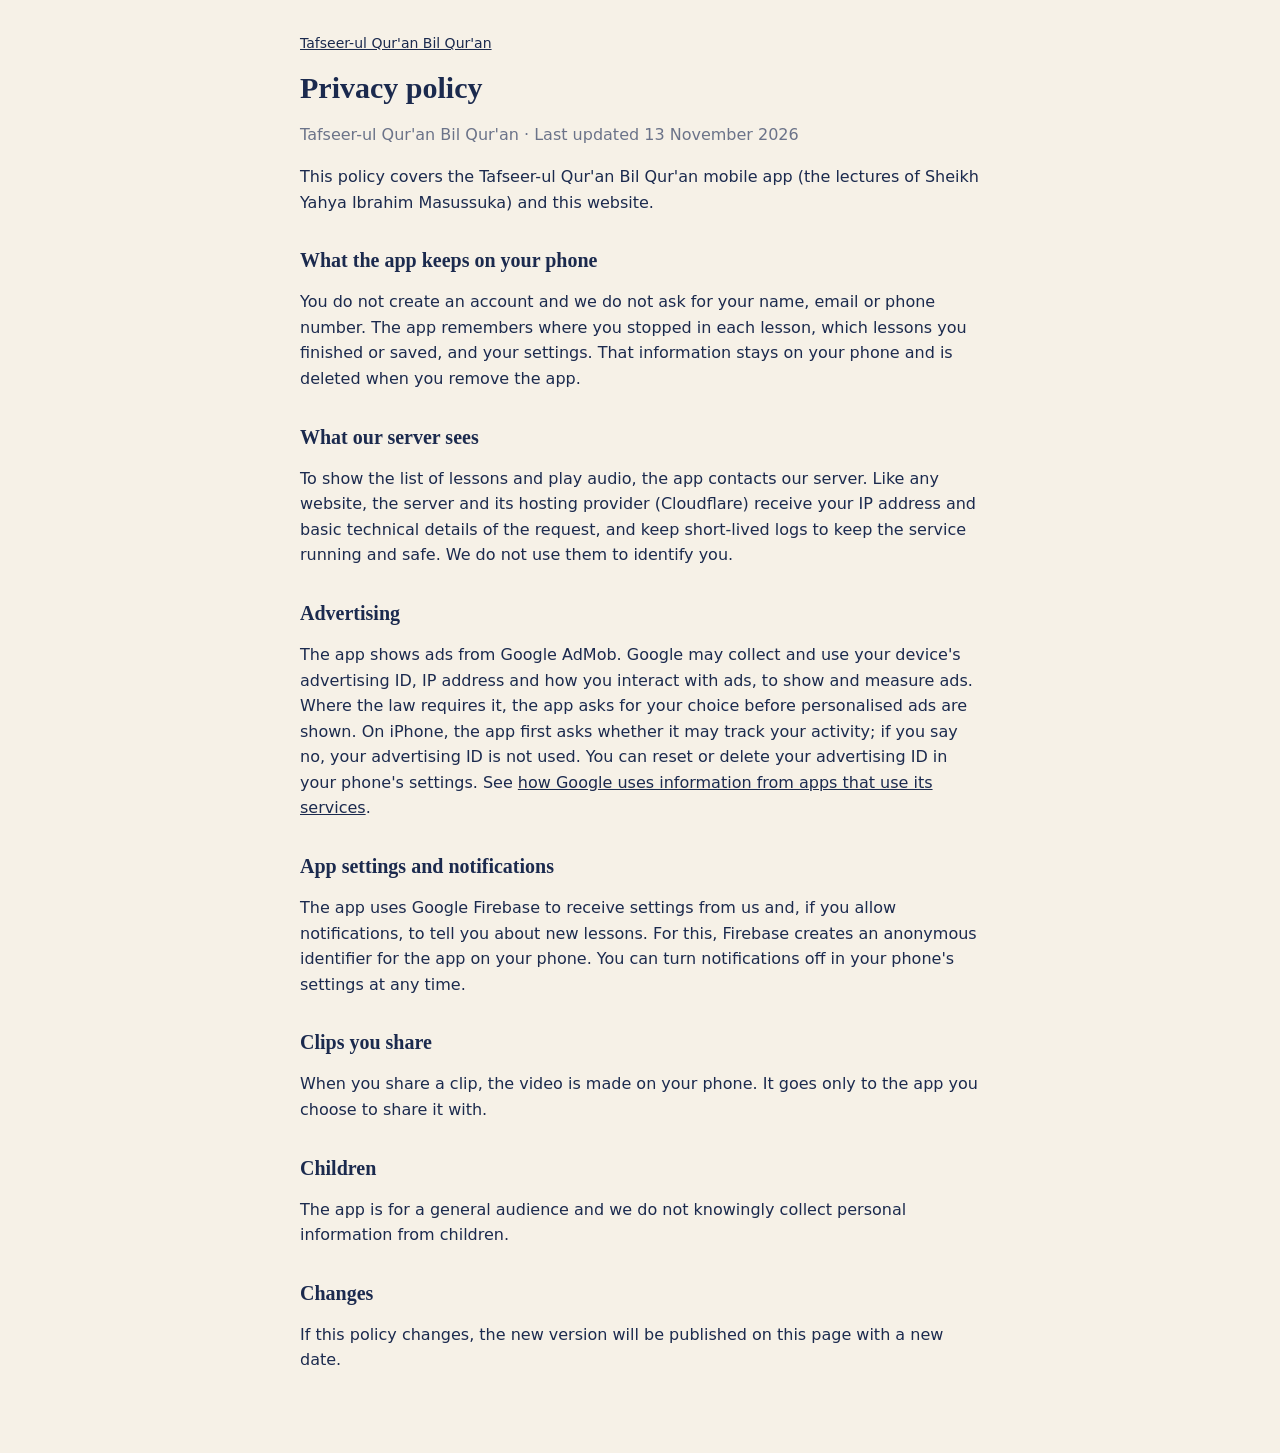
==== tafseer/privacy.html @ f4f78ba8 "Update tafseer/privacy.html" ====
<!doctype html>
<html lang="en">
<head>
<meta charset="utf-8">
<meta name="viewport" content="width=device-width, initial-scale=1">
<title>Privacy policy · Tafseer-ul Qur'an Bil Qur'an</title>
<link rel="stylesheet" href="../style.css">
</head>
<body>
<main>
  <p class="back"><a href="./">Tafseer-ul Qur'an Bil Qur'an</a></p>
  <h1>Privacy policy</h1>
  <p class="dim">Tafseer-ul Qur'an Bil Qur'an · Last updated 13 November 2026</p>

  <p>This policy covers the Tafseer-ul Qur'an Bil Qur'an mobile app (the lectures of Sheikh Yahya
  Ibrahim Masussuka) and this website.</p>

  <h2>What the app keeps on your phone</h2>
  <p>You do not create an account and we do not ask for your name, email or phone number. The app
  remembers where you stopped in each lesson, which lessons you finished or saved, and your settings.
  That information stays on your phone and is deleted when you remove the app.</p>

  <h2>What our server sees</h2>
  <p>To show the list of lessons and play audio, the app contacts our server. Like any website, the
  server and its hosting provider (Cloudflare) receive your IP address and basic technical details of
  the request, and keep short-lived logs to keep the service running and safe. We do not use them to
  identify you.</p>

  <h2>Advertising</h2>
  <p>The app shows ads from Google AdMob. Google may collect and use your device's advertising ID, IP
  address and how you interact with ads, to show and measure ads. Where the law requires it, the app
  asks for your choice before personalised ads are shown. On iPhone, the app first asks whether it may
  track your activity; if you say no, your advertising ID is not used. You can reset or delete your
  advertising ID in your phone's settings. See
  <a href="https://policies.google.com/technologies/partner-sites">how Google uses information from apps that use its services</a>.</p>

  <h2>App settings and notifications</h2>
  <p>The app uses Google Firebase to receive settings from us and, if you allow notifications, to tell
  you about new lessons. For this, Firebase creates an anonymous identifier for the app on your phone.
  You can turn notifications off in your phone's settings at any time.</p>

  <h2>Clips you share</h2>
  <p>When you share a clip, the video is made on your phone. It goes only to the app you choose to
  share it with.</p>

  <h2>Children</h2>
  <p>The app is for a general audience and we do not knowingly collect personal information from children.</p>

  <h2>Changes</h2>
  <p>If this policy changes, the new version will be published on this page with a new date.</p>
</main>
</body>
</html>
---- style.css ----
:root {
  --page: #f6f1e7;
  --ink: #1b2a4e;
  --dim: #6b7389;
}
@media (prefers-color-scheme: dark) {
  :root { --page: #0e1226; --ink: #e9ecf7; --dim: #9aa3c0; }
}
body { margin: 0; background: var(--page); color: var(--ink); font: 16px/1.6 system-ui, sans-serif; }
main { max-width: 680px; margin: 0 auto; padding: 32px 16px 64px; }
h1 { font: 600 30px/1.2 Georgia, serif; margin: 0 0 4px; }
h2 { font: 600 20px/1.3 Georgia, serif; margin: 32px 0 8px; }
.dim { color: var(--dim); }
.back { margin: 0 0 16px; font-size: 14px; }
a { color: inherit; }
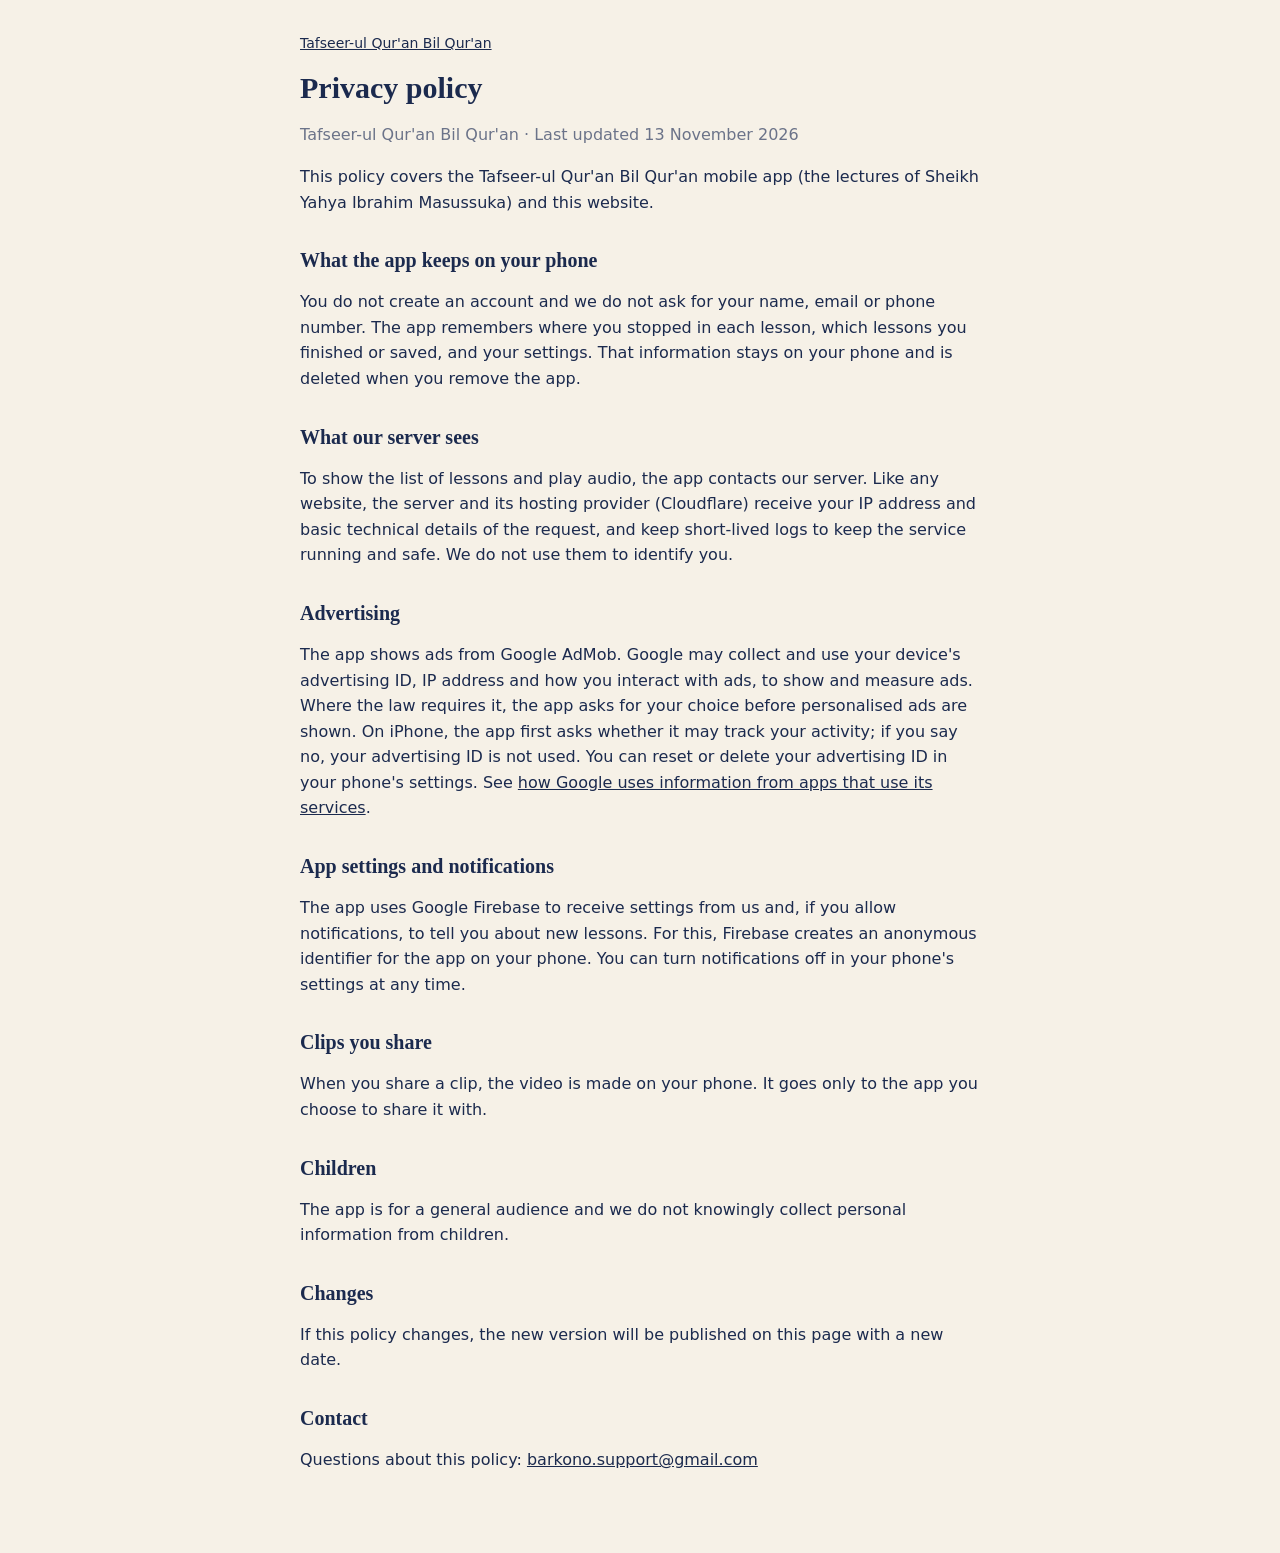
==== commit 81cb958a: "Update tafseer/privacy.html" ====
--- a/tafseer/privacy.html
+++ b/tafseer/privacy.html
@@ -48,6 +48,9 @@
 
   <h2>Changes</h2>
   <p>If this policy changes, the new version will be published on this page with a new date.</p>
+
+  <h2>Contact</h2>
+  <p>Questions about this policy: <a href="mailto:barkono.support@gmail.com">barkono.support@gmail.com</a></p>
 </main>
 </body>
 </html>
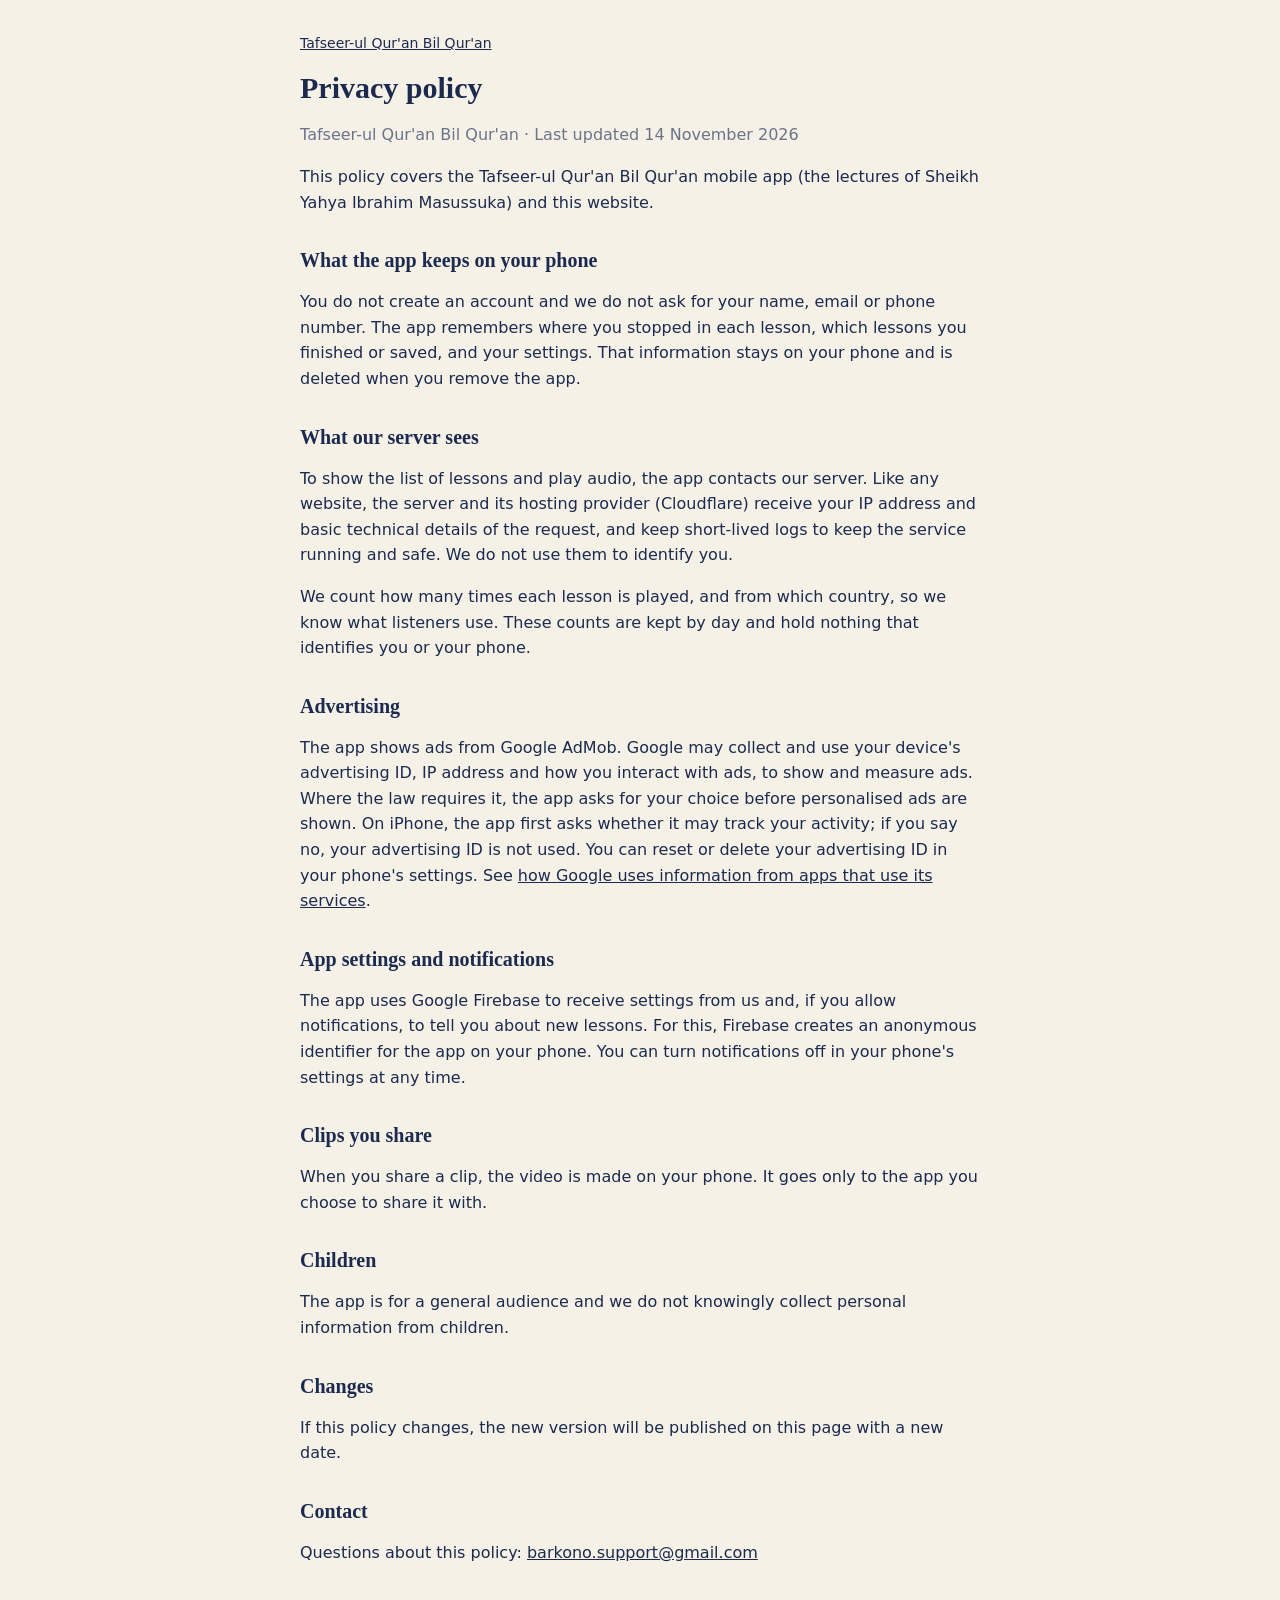
==== commit 4fd97556: "Update tafseer/privacy.html" ====
--- a/tafseer/privacy.html
+++ b/tafseer/privacy.html
@@ -10,7 +10,7 @@
 <main>
   <p class="back"><a href="./">Tafseer-ul Qur'an Bil Qur'an</a></p>
   <h1>Privacy policy</h1>
-  <p class="dim">Tafseer-ul Qur'an Bil Qur'an · Last updated 13 November 2026</p>
+  <p class="dim">Tafseer-ul Qur'an Bil Qur'an · Last updated 14 November 2026</p>
 
   <p>This policy covers the Tafseer-ul Qur'an Bil Qur'an mobile app (the lectures of Sheikh Yahya
   Ibrahim Masussuka) and this website.</p>
@@ -25,6 +25,8 @@
   server and its hosting provider (Cloudflare) receive your IP address and basic technical details of
   the request, and keep short-lived logs to keep the service running and safe. We do not use them to
   identify you.</p>
+  <p>We count how many times each lesson is played, and from which country, so we know what listeners
+  use. These counts are kept by day and hold nothing that identifies you or your phone.</p>
 
   <h2>Advertising</h2>
   <p>The app shows ads from Google AdMob. Google may collect and use your device's advertising ID, IP
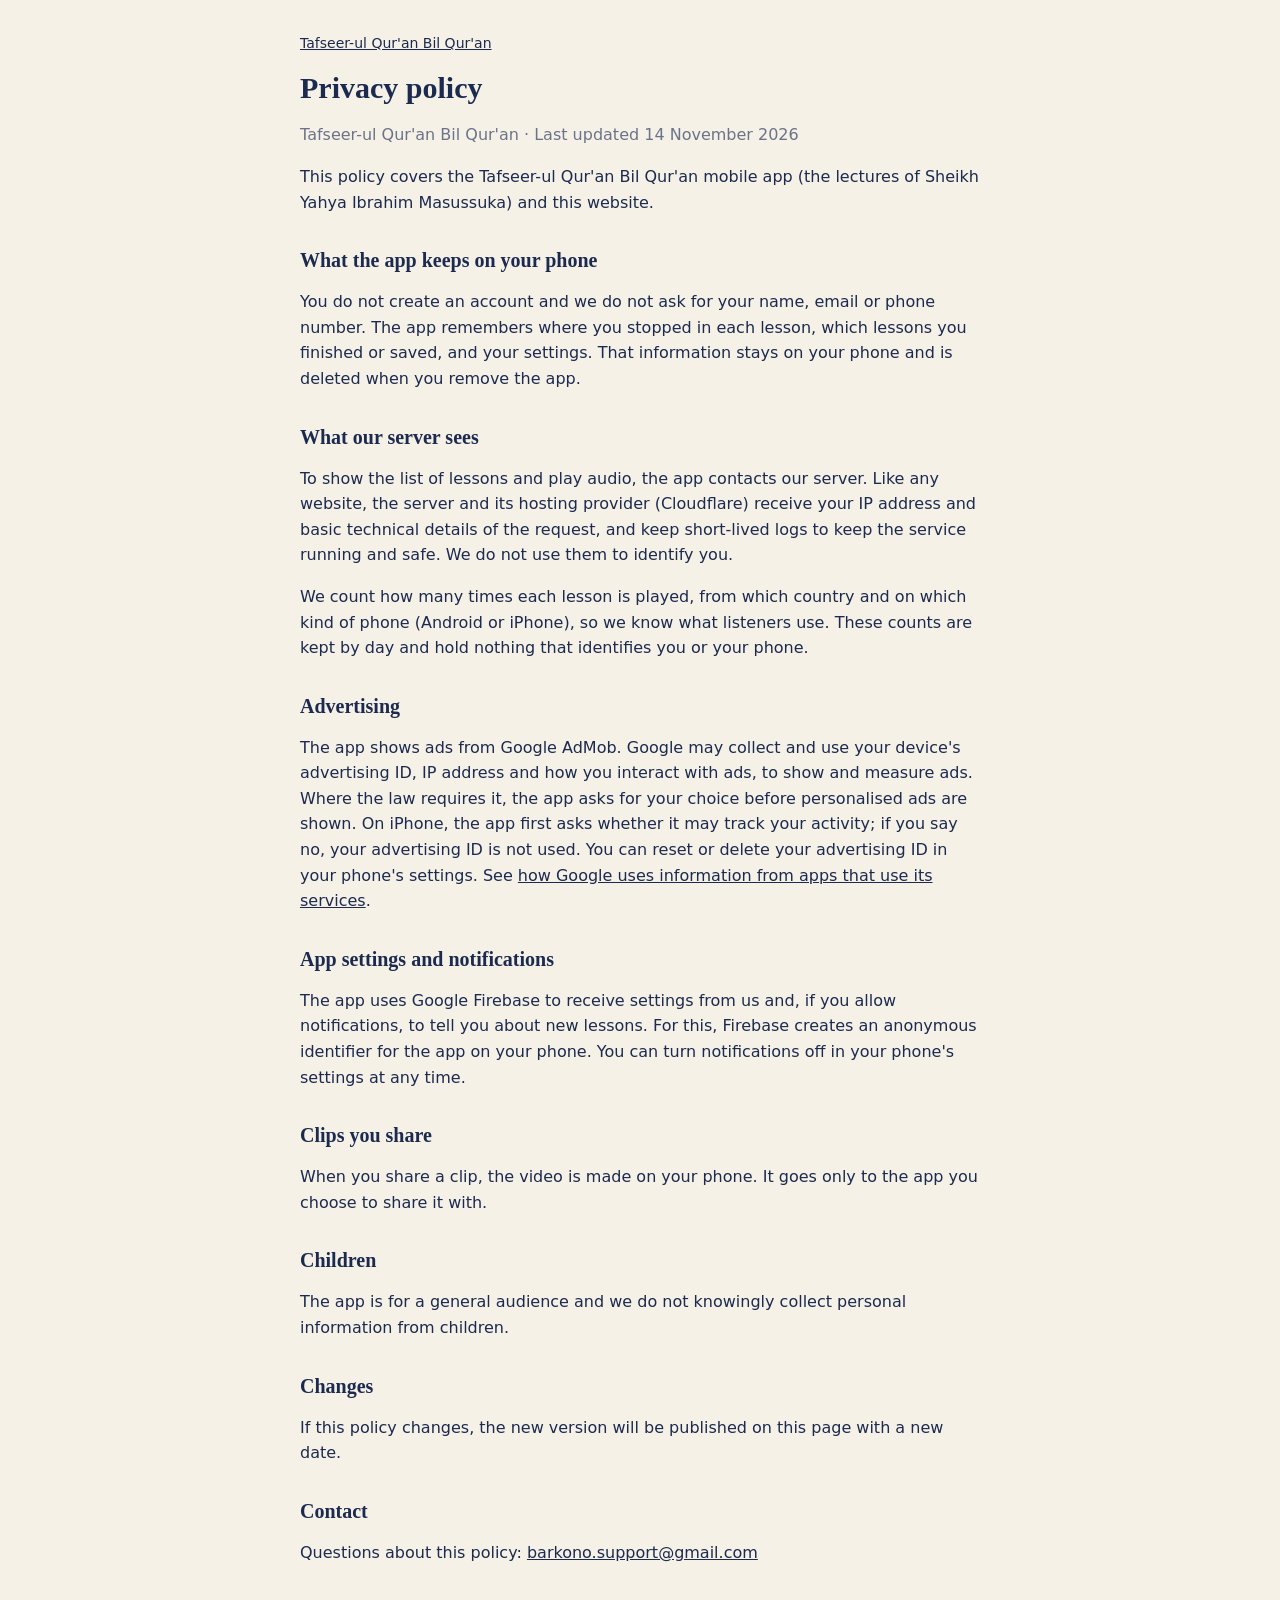
==== commit 3f477caa: "Update tafseer/privacy.html" ====
--- a/tafseer/privacy.html
+++ b/tafseer/privacy.html
@@ -25,8 +25,8 @@
   server and its hosting provider (Cloudflare) receive your IP address and basic technical details of
   the request, and keep short-lived logs to keep the service running and safe. We do not use them to
   identify you.</p>
-  <p>We count how many times each lesson is played, and from which country, so we know what listeners
-  use. These counts are kept by day and hold nothing that identifies you or your phone.</p>
+  <p>We count how many times each lesson is played, from which country and on which kind of phone
+  (Android or iPhone), so we know what listeners use. These counts are kept by day and hold nothing that identifies you or your phone.</p>
 
   <h2>Advertising</h2>
   <p>The app shows ads from Google AdMob. Google may collect and use your device's advertising ID, IP
